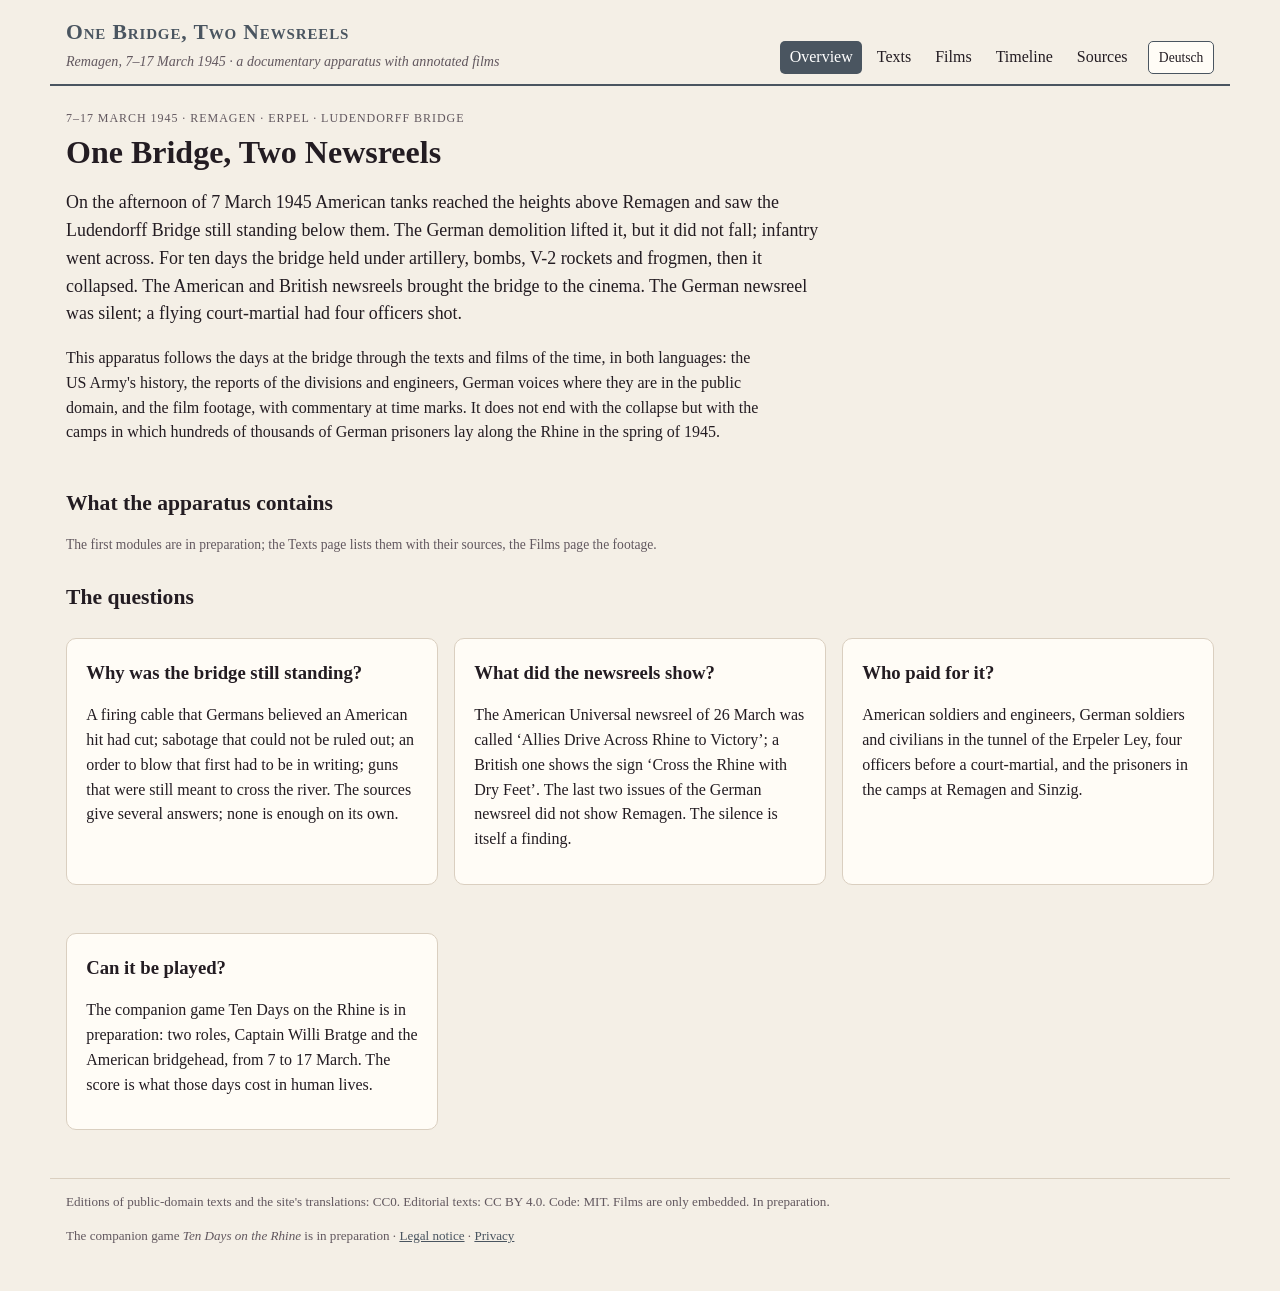
==== index.html @ f1c2fb2c "Gerüst: zweisprachiger Apparat mit Filmeinbettung auf Klick, Planliste, Zeitleiste, Filmliste, Recht" ====
<!doctype html>
<html lang="de">
<head>
<meta charset="utf-8">
<meta name="viewport" content="width=device-width, initial-scale=1">
<title>Eine Brücke, zwei Wochenschauen</title>
<meta name="description" content="Die Brücke von Remagen, 7.–17. März 1945, in Texten und Filmen ihrer Zeit, deutsch und englisch: Darstellungen und Berichte der US Army, deutsche Stimmen, kommentierte Wochenschauen und Rohaufnahmen. — The bridge at Remagen, 7–17 March 1945, in texts and films of the time, German and English.">
<meta property="og:type" content="website">
<meta property="og:url" content="https://one-bridge-two-newsreels.netlify.app/">
<meta property="og:title" content="Eine Brücke, zwei Wochenschauen – One Bridge, Two Newsreels">
<meta property="og:description" content="Remagen 1945: eine Brücke, zwei Wochenschauen, und eine schweigt. One bridge, two newsreels, and one is silent.">
<link rel="stylesheet" href="style.css">
<link rel="icon" href="data:image/svg+xml,%3Csvg xmlns='http://www.w3.org/2000/svg' viewBox='0 0 32 32'%3E%3Cpath d='M2 22 Q9 8 16 8 Q23 8 30 22' fill='none' stroke='%234a5560' stroke-width='3'/%3E%3Cpath d='M2 22h28M8 22v6M24 22v6' stroke='%234a5560' stroke-width='2'/%3E%3C/svg%3E">
</head>
<body>
<header class="top">
  <a class="brand" href="#/">
    <strong><span class="i-de">Eine Brücke, zwei Wochenschauen</span><span class="i-en">One Bridge, Two Newsreels</span></strong>
    <em><span class="i-de">Remagen, 7.–17. März 1945 · ein Quellenapparat mit kommentierten Filmen</span><span class="i-en">Remagen, 7–17 March 1945 · a documentary apparatus with annotated films</span></em>
  </a>
  <nav>
    <a href="#/" data-k="">Übersicht</a>
    <a href="#/texts" data-k="texts">Texte</a>
    <a href="#/films" data-k="films">Filme</a>
    <a href="#/compare" id="navCompare" data-k="compare" hidden>Vergleich</a>
    <a href="#/timeline" data-k="timeline">Zeitleiste</a>
    <a href="#/plates" id="navPlates" data-k="plates" hidden>Tafeln</a>
    <a href="#/sources" data-k="sources">Quellen</a>
    <button id="uiBtn" class="uibtn" type="button">English</button>
  </nav>
</header>
<main id="view" aria-live="polite"></main>
<footer>
  <p class="i-de">Editionen gemeinfreier Texte und die Übersetzungen der Site: CC0. Redaktionelle Texte: CC BY 4.0. Code: MIT. Filme werden nur eingebettet. Im Aufbau.</p>
  <p class="i-en">Editions of public-domain texts and the site's translations: CC0. Editorial texts: CC BY 4.0. Code: MIT. Films are only embedded. In preparation.</p>
  <p class="i-de">Das Begleitspiel <em>Zehn Tage am Rhein</em> ist in Vorbereitung · <a href="legal.html#notice">Impressum</a> · <a href="legal.html#privacy">Datenschutz</a></p>
  <p class="i-en">The companion game <em>Ten Days on the Rhine</em> is in preparation · <a href="legal.html#notice">Legal notice</a> · <a href="legal.html#privacy">Privacy</a></p>
</footer>
<script src="app.js"></script>
</body>
</html>
---- style.css ----
:root{
  --paper:#f4efe6; --panel:#fffcf6; --ink:#231c22; --ink2:#62585f; --line:#dacfc0;
  --red:#4a5560; --gold:#8a6d2f; --tree:#3f6b3a;
  --bruecke:#5b4636; --deutsch:#6b6f78; --us:#2b4f86; --film:#8a2a1e; --menschen:#3f6b3a;
  --serif:"Iowan Old Style","Palatino Linotype",Palatino,"Book Antiqua",Georgia,serif;
}
*{box-sizing:border-box}
body{margin:0; background:var(--paper); color:var(--ink); font-family:var(--serif); line-height:1.55}
a{color:var(--red)}
.top{display:flex; justify-content:space-between; align-items:flex-end; flex-wrap:wrap; gap:.6rem 1.5rem;
  max-width:1180px; margin:0 auto; padding:1rem 16px .6rem; border-bottom:2px solid var(--red)}
.brand{text-decoration:none; color:inherit}
.brand strong{display:block; font-size:1.35rem; color:var(--red); font-variant:small-caps; letter-spacing:.04em}
.brand em{font-size:.88rem; color:var(--ink2)}
.top nav{display:flex; gap:.3rem; flex-wrap:wrap}
.top nav a{text-decoration:none; color:var(--ink); padding:.25rem .6rem; border-radius:5px}
.top nav a.on{background:var(--red); color:#fff}
main{max-width:1180px; margin:0 auto; padding:1.2rem 16px 2rem}
footer{max-width:1180px; margin:0 auto; padding:0 16px 2rem; font-size:.82rem; color:var(--ink2); border-top:1px solid var(--line)}
h1{font-size:2rem; margin:.2rem 0 .6rem; line-height:1.2}
h2{font-size:1.35rem; margin:1.6rem 0 .5rem}
h3{margin:.2rem 0 .3rem}
.lede{font-size:1.12rem; max-width:48rem}
.fine{font-size:.85rem; color:var(--ink2)}
.tag{font-size:.75rem; letter-spacing:.08em; text-transform:uppercase; color:var(--ink2)}
.panel{background:var(--panel); border:1px solid var(--line); border-radius:10px; padding:1rem 1.2rem; margin:1rem 0}
.readable{max-width:44rem}
.grid{display:grid; gap:1rem}
.g2{grid-template-columns:repeat(auto-fill,minmax(300px,1fr))}
.g4{grid-template-columns:repeat(auto-fill,minmax(210px,1fr))}
.card{background:var(--panel); border:1px solid var(--line); border-radius:10px; padding:.9rem 1rem; text-decoration:none; color:inherit; display:block}
a.card:hover{border-color:var(--red)}
.card.planned{opacity:.72; border-style:dashed}
.side{display:inline-block; font-size:.72rem; padding:0 .45rem; border-radius:99px; color:#fff; letter-spacing:.03em}
.side.bruecke{background:var(--bruecke)} .side.deutsch{background:var(--deutsch)} .side.us{background:var(--us)}
.side.film{background:var(--film)} .side.menschen{background:var(--menschen)}
/* language: static blocks carry both, the page shows one */
html[lang=de] .i-en, html[lang=en] .i-de{display:none}
.uibtn{font:inherit; font-size:.85rem; background:var(--panel); color:var(--ink); border:1px solid var(--red); border-radius:5px; padding:.2rem .6rem; cursor:pointer; margin-left:.4rem}
.uibtn:hover{background:var(--red); color:#fff}
.hero{display:grid; grid-template-columns:minmax(0,1.5fr) minmax(0,1fr); gap:1.5rem; align-items:start}
.hero.one{grid-template-columns:1fr}
.hero img{width:100%; border-radius:8px; border:1px solid var(--line)}
figure{margin:0}
figcaption{font-size:.85rem; color:var(--ink2); margin-top:.4rem}
.quote{border-left:3px solid var(--red); padding:.2rem 0 .2rem 1rem; margin:1rem 0; font-style:italic}
/* reader */
.toc{display:flex; flex-wrap:wrap; gap:.4rem; margin:.6rem 0 1rem}
.toc a{border:1px solid var(--line); border-radius:6px; padding:.2rem .6rem; text-decoration:none; color:var(--ink); background:var(--panel); font-size:.9rem}
.toc a.on{border-color:var(--red); background:var(--red); color:#fff}
.langbar{display:flex; gap:.3rem; margin:.4rem 0 1rem}
.langbar button{font:inherit; font-size:.85rem; background:var(--panel); border:1px solid var(--line); border-radius:6px; padding:.2rem .7rem; cursor:pointer}
.langbar button.on{background:var(--ink); color:var(--paper); border-color:var(--ink)}
.unit{display:grid; grid-template-columns:4.6rem minmax(0,1fr); gap:.3rem .8rem; padding:.55rem 0; border-bottom:1px dotted var(--line)}
.unit .num{font-size:.78rem; color:var(--ink2); text-align:right; padding-top:.2rem}
.unit .num a{color:inherit; text-decoration:none}
.unit .pg{display:block; font-size:.7rem; line-height:1.25; margin-top:.3rem; color:var(--ink2); opacity:.85}
.unit.hl{background:#f3e0d8}
.unit .cols{display:grid; grid-template-columns:1fr 1fr; gap:1.2rem}
.unit .cols.one{grid-template-columns:1fr}
.unit .orig{color:var(--ink2)}
.unit.label .text{font-variant:small-caps; letter-spacing:.03em; font-weight:600; color:var(--red)}
.unit h4{margin:0 0 .3rem; font-size:.95rem; color:var(--red)}
.unit .text,.unit .orig{white-space:pre-line}
.note{grid-column:2; font-size:.84rem; color:var(--ink2); border-left:2px solid var(--gold); padding-left:.6rem}
.hinweis{font-size:.9rem}
/* timeline */
.tl{position:relative; margin:1rem 0 0 .6rem; padding-left:1.4rem; border-left:2px solid var(--line)}
.st{position:relative; margin:0 0 1.2rem; display:grid; grid-template-columns:minmax(0,1fr) 140px; gap:1rem; align-items:start}
.st::before{content:""; position:absolute; left:-1.95rem; top:.35rem; width:12px; height:12px; border-radius:50%; background:var(--c,var(--ink)); border:2px solid var(--paper)}
.st .d{font-size:.82rem; color:var(--ink2)}
.st img{width:140px; border-radius:6px; border:1px solid var(--line)}
.st p{margin:.2rem 0}
.legend{display:flex; flex-wrap:wrap; gap:.4rem}
/* plates */
.plate img{width:100%; border-radius:6px; border:1px solid var(--line); background:#fff}
.lightbox{position:fixed; inset:0; background:rgba(20,16,12,.85); display:flex; align-items:center; justify-content:center; padding:16px; z-index:10}
.lightbox img{max-width:100%; max-height:86vh; border-radius:6px}
.lightbox .cap{color:#f5efe2; max-width:44rem; font-size:.9rem; margin-top:.6rem}
.lightbox figure{text-align:center}
/* compare */
.cmp{display:grid; gap:1rem; margin-top:1rem}
.cmp.n2{grid-template-columns:1fr 1fr}
.cmp.n3{grid-template-columns:repeat(3,minmax(0,1fr))}
.cmp.n4{grid-template-columns:1fr 1fr}
.voice{background:var(--panel); border:1px solid var(--line); border-radius:10px; padding:.8rem 1rem}
.vhead{border-bottom:1px solid var(--line); padding-bottom:.5rem; margin-bottom:.5rem}
.vunit{margin:.7rem 0}
.vunit .text{white-space:pre-line}
@media (max-width:760px){
  .cmp.n2,.cmp.n3,.cmp.n4{grid-template-columns:1fr}
  .hero{grid-template-columns:1fr}
  .unit .cols{grid-template-columns:1fr}
  .st{grid-template-columns:1fr}
  .st img{width:110px}
  h1{font-size:1.6rem}
}
@media (prefers-color-scheme: dark){
  :root:not([data-theme="light"]){--paper:#1c171b; --panel:#262026; --ink:#ece4ea; --ink2:#b3a8b0; --line:#43383f; --red:#a9b8c8}
  :root:not([data-theme="light"]) .unit.hl{background:#3a2a35}
  :root:not([data-theme="light"]) .top nav a.on, :root:not([data-theme="light"]) .toc a.on{color:#1c171b}
}
/* plates and visualizations in a section */
.secplates{margin:1rem 0}
.secplates figcaption{font-size:.85rem}
.viz{margin:1rem 0; overflow-x:auto; border:1px solid var(--line); border-radius:8px; padding:.6rem; background:var(--panel)}
.viz svg{display:block; width:100%; min-width:600px; height:auto}
/* films: loaded on click */
.film .filmhead{margin-bottom:.3rem}
.film .frame{position:relative; aspect-ratio:4/3; max-width:720px; background:#111; border-radius:8px; display:flex; flex-direction:column; align-items:center; justify-content:center; gap:.4rem; padding:1rem; margin:.6rem 0}
.film .frame .fine{color:#cfc7bd; text-align:center; max-width:30rem}
.film .frame iframe{position:absolute; inset:0; width:100%; height:100%; border:0; border-radius:8px}
.film .frame.silent{background:var(--paper); border:1px dashed var(--line); aspect-ratio:auto}
.film .frame.silent p{color:var(--ink2); font-style:italic}
.loadfilm{font:inherit; font-size:1rem; background:var(--film); color:#fff; border:0; border-radius:6px; padding:.5rem 1.1rem; cursor:pointer}
.marks{padding-left:1.2rem}
.marks li{margin:.3rem 0}
.mark{font:inherit; font-size:.8rem; font-variant-numeric:tabular-nums; background:var(--panel); border:1px solid var(--line); border-radius:4px; padding:0 .4rem; cursor:pointer}
.mark:disabled{cursor:default; opacity:.6}
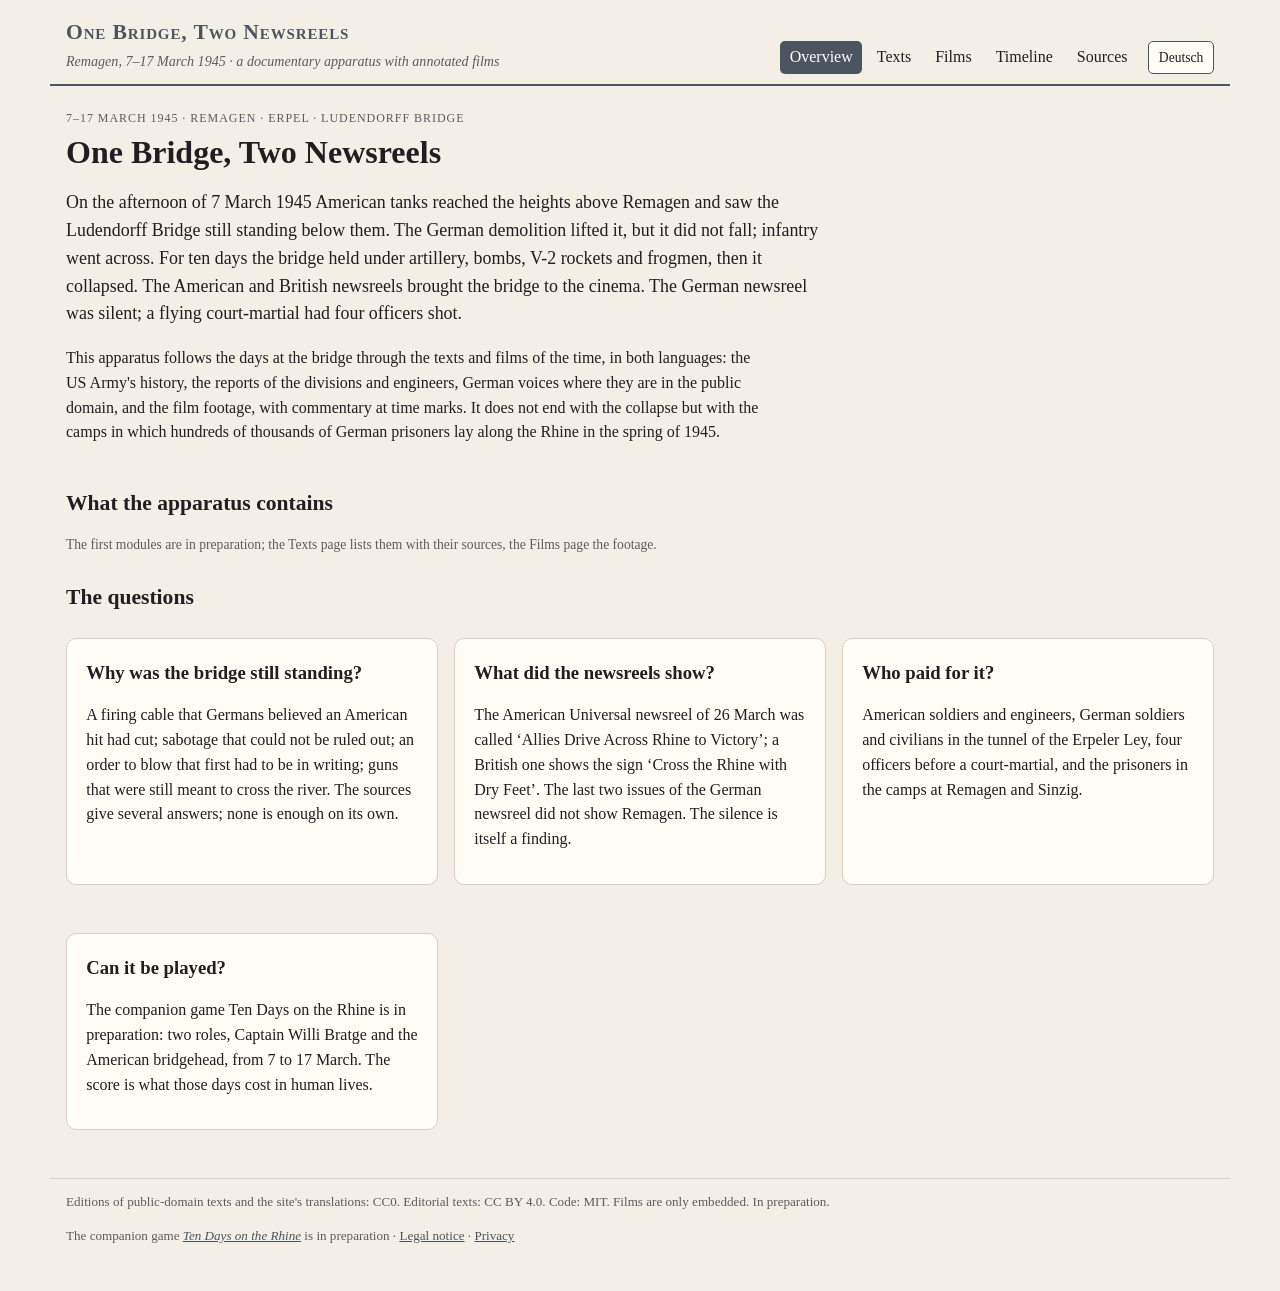
==== commit 6d57dd55: "Fußzeile verlinkt das Begleitspiel Co-Authored-By: Claude Opus 5.5 <noreply@anthropic.com>" ====
--- a/index.html
+++ b/index.html
@@ -33,8 +33,8 @@
 <footer>
   <p class="i-de">Editionen gemeinfreier Texte und die Übersetzungen der Site: CC0. Redaktionelle Texte: CC BY 4.0. Code: MIT. Filme werden nur eingebettet. Im Aufbau.</p>
   <p class="i-en">Editions of public-domain texts and the site's translations: CC0. Editorial texts: CC BY 4.0. Code: MIT. Films are only embedded. In preparation.</p>
-  <p class="i-de">Das Begleitspiel <em>Zehn Tage am Rhein</em> ist in Vorbereitung · <a href="legal.html#notice">Impressum</a> · <a href="legal.html#privacy">Datenschutz</a></p>
-  <p class="i-en">The companion game <em>Ten Days on the Rhine</em> is in preparation · <a href="legal.html#notice">Legal notice</a> · <a href="legal.html#privacy">Privacy</a></p>
+  <p class="i-de">Das Begleitspiel <a href="https://ten-days-on-the-rhine.netlify.app/"><em>Zehn Tage am Rhein</em></a> ist in Vorbereitung · <a href="legal.html#notice">Impressum</a> · <a href="legal.html#privacy">Datenschutz</a></p>
+  <p class="i-en">The companion game <a href="https://ten-days-on-the-rhine.netlify.app/"><em>Ten Days on the Rhine</em></a> is in preparation · <a href="legal.html#notice">Legal notice</a> · <a href="legal.html#privacy">Privacy</a></p>
 </footer>
 <script src="app.js"></script>
 </body>
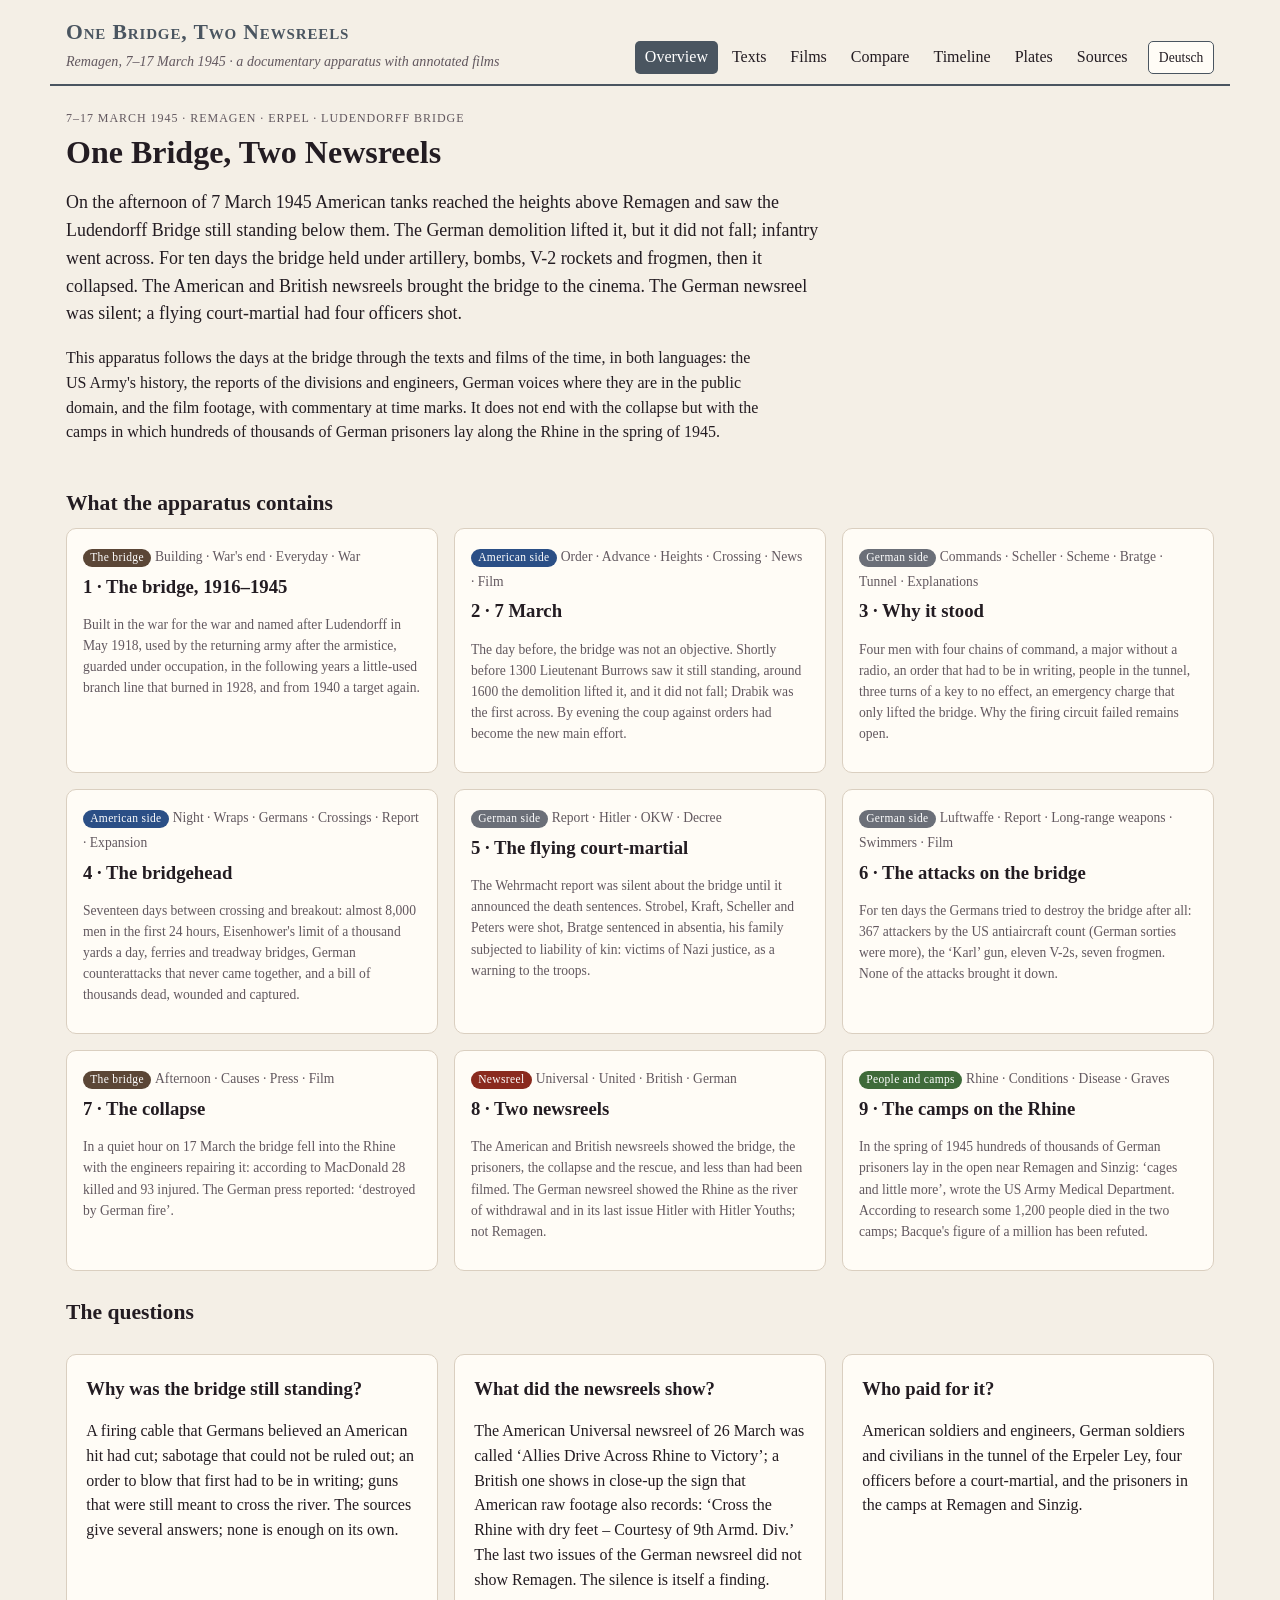
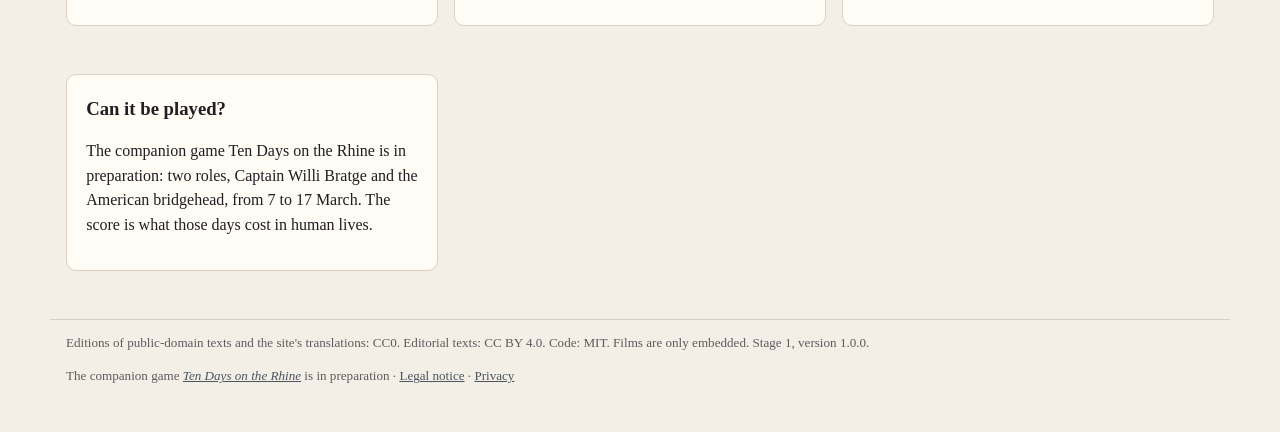
==== commit d601e737: "Stufe 1 geschlossen: README, CITATION.cff, .zenodo.json, Liste der nicht aufgenommenen Quellen Versi" ====
--- a/index.html
+++ b/index.html
@@ -31,8 +31,8 @@
 </header>
 <main id="view" aria-live="polite"></main>
 <footer>
-  <p class="i-de">Editionen gemeinfreier Texte und die Übersetzungen der Site: CC0. Redaktionelle Texte: CC BY 4.0. Code: MIT. Filme werden nur eingebettet. Im Aufbau.</p>
-  <p class="i-en">Editions of public-domain texts and the site's translations: CC0. Editorial texts: CC BY 4.0. Code: MIT. Films are only embedded. In preparation.</p>
+  <p class="i-de">Editionen gemeinfreier Texte und die Übersetzungen der Site: CC0. Redaktionelle Texte: CC BY 4.0. Code: MIT. Filme werden nur eingebettet. Stufe 1, Version 1.0.0.</p>
+  <p class="i-en">Editions of public-domain texts and the site's translations: CC0. Editorial texts: CC BY 4.0. Code: MIT. Films are only embedded. Stage 1, version 1.0.0.</p>
   <p class="i-de">Das Begleitspiel <a href="https://ten-days-on-the-rhine.netlify.app/"><em>Zehn Tage am Rhein</em></a> ist in Vorbereitung · <a href="legal.html#notice">Impressum</a> · <a href="legal.html#privacy">Datenschutz</a></p>
   <p class="i-en">The companion game <a href="https://ten-days-on-the-rhine.netlify.app/"><em>Ten Days on the Rhine</em></a> is in preparation · <a href="legal.html#notice">Legal notice</a> · <a href="legal.html#privacy">Privacy</a></p>
 </footer>
--- a/style.css
+++ b/style.css
@@ -117,3 +117,6 @@
 .marks li{margin:.3rem 0}
 .mark{font:inherit; font-size:.8rem; font-variant-numeric:tabular-nums; background:var(--panel); border:1px solid var(--line); border-radius:4px; padding:0 .4rem; cursor:pointer}
 .mark:disabled{cursor:default; opacity:.6}
+.film details.ton{margin:.6rem 0}
+.film details.ton summary{cursor:pointer; font-weight:600}
+.film details.ton li i{color:var(--ink2)}
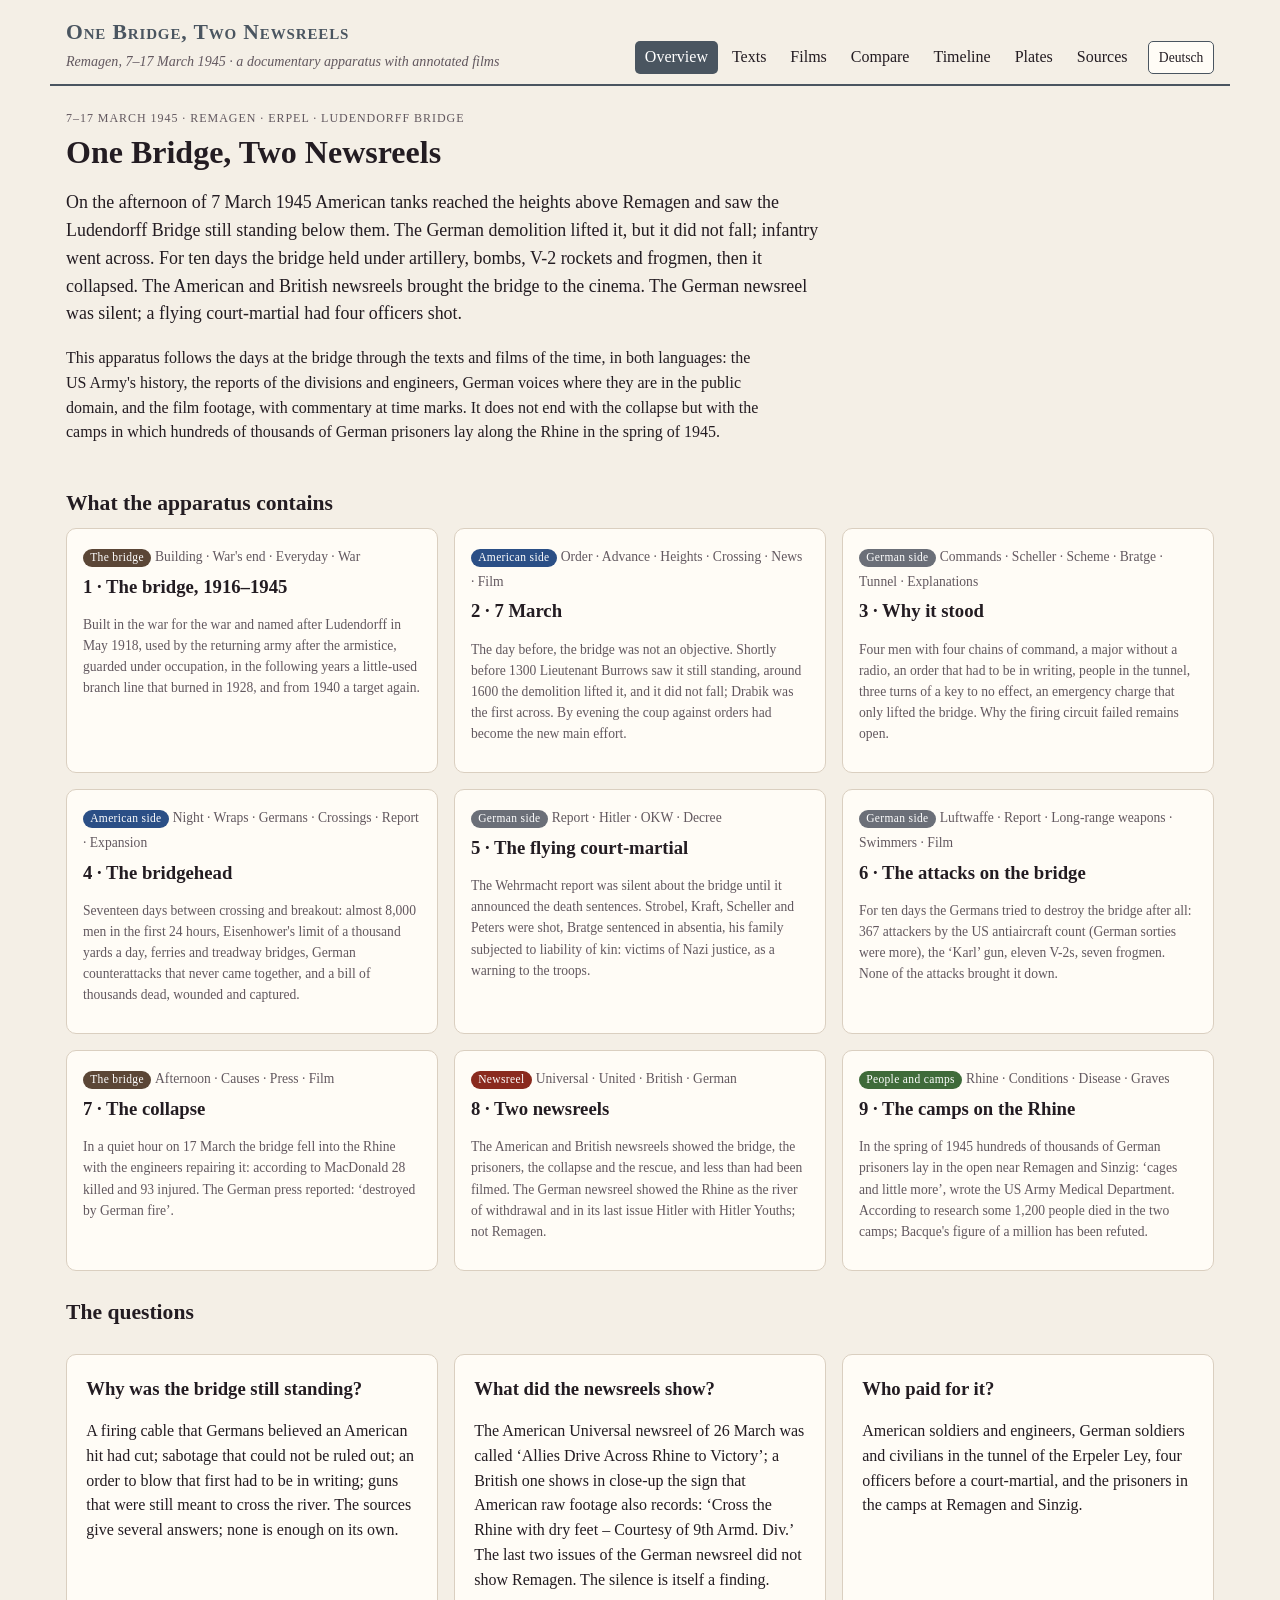
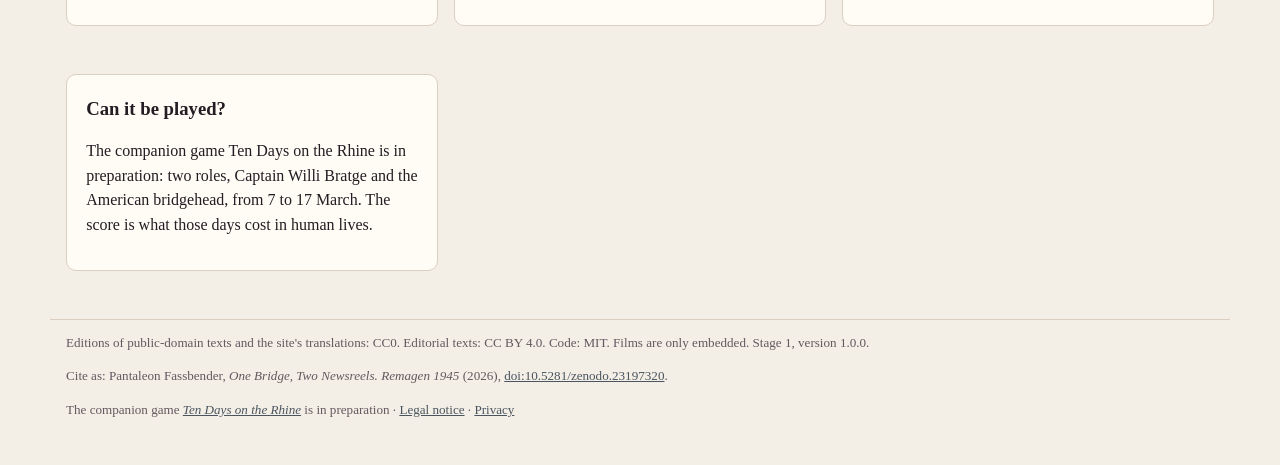
==== commit 80cb33bf: "DOI 10.5281/zenodo.23197320 (v1.0.0 10.5281/zenodo.23197321): README, CITATION.cff, Zitierhinweis Co" ====
--- a/index.html
+++ b/index.html
@@ -33,6 +33,8 @@
 <footer>
   <p class="i-de">Editionen gemeinfreier Texte und die Übersetzungen der Site: CC0. Redaktionelle Texte: CC BY 4.0. Code: MIT. Filme werden nur eingebettet. Stufe 1, Version 1.0.0.</p>
   <p class="i-en">Editions of public-domain texts and the site's translations: CC0. Editorial texts: CC BY 4.0. Code: MIT. Films are only embedded. Stage 1, version 1.0.0.</p>
+  <p class="i-de">Zitieren als: Pantaleon Fassbender, <em>Eine Brücke, zwei Wochenschauen. Remagen 1945</em> (2026), <a href="https://doi.org/10.5281/zenodo.23197320">doi:10.5281/zenodo.23197320</a>.</p>
+  <p class="i-en">Cite as: Pantaleon Fassbender, <em>One Bridge, Two Newsreels. Remagen 1945</em> (2026), <a href="https://doi.org/10.5281/zenodo.23197320">doi:10.5281/zenodo.23197320</a>.</p>
   <p class="i-de">Das Begleitspiel <a href="https://ten-days-on-the-rhine.netlify.app/"><em>Zehn Tage am Rhein</em></a> ist in Vorbereitung · <a href="legal.html#notice">Impressum</a> · <a href="legal.html#privacy">Datenschutz</a></p>
   <p class="i-en">The companion game <a href="https://ten-days-on-the-rhine.netlify.app/"><em>Ten Days on the Rhine</em></a> is in preparation · <a href="legal.html#notice">Legal notice</a> · <a href="legal.html#privacy">Privacy</a></p>
 </footer>
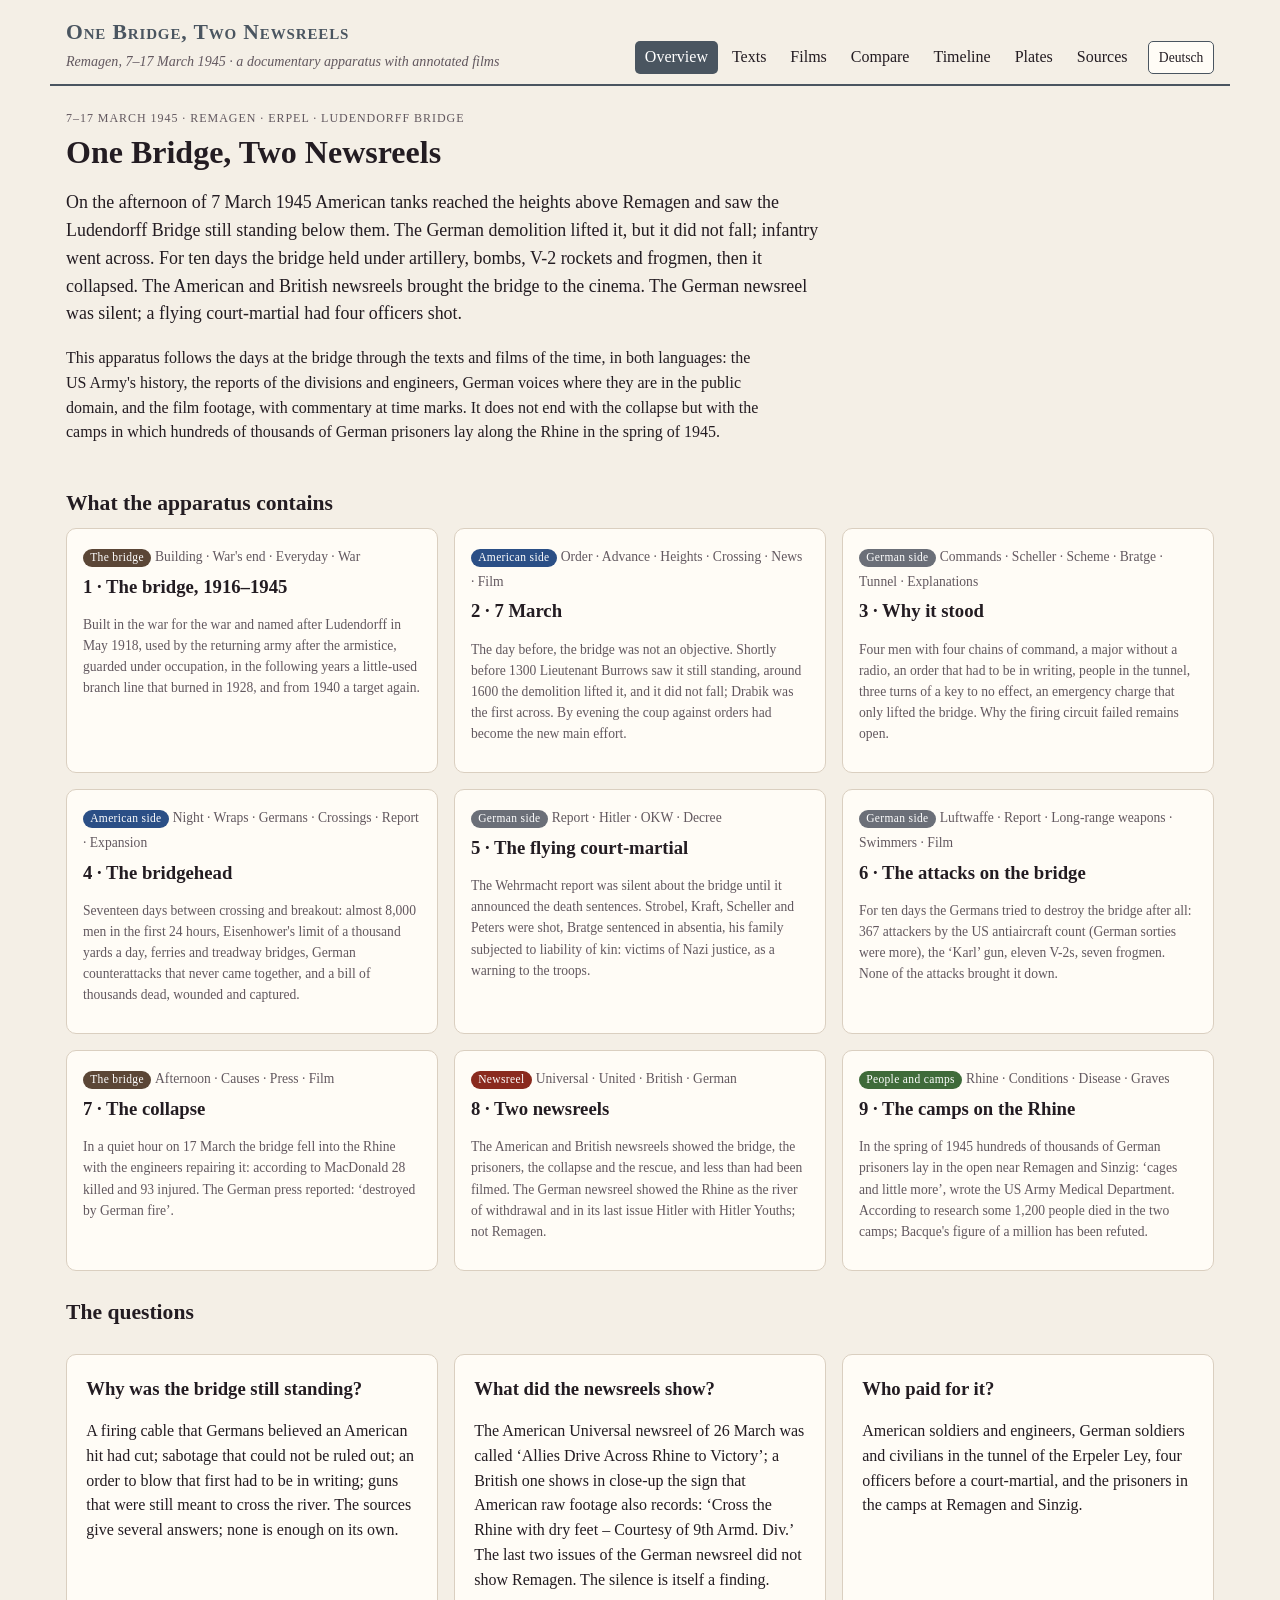
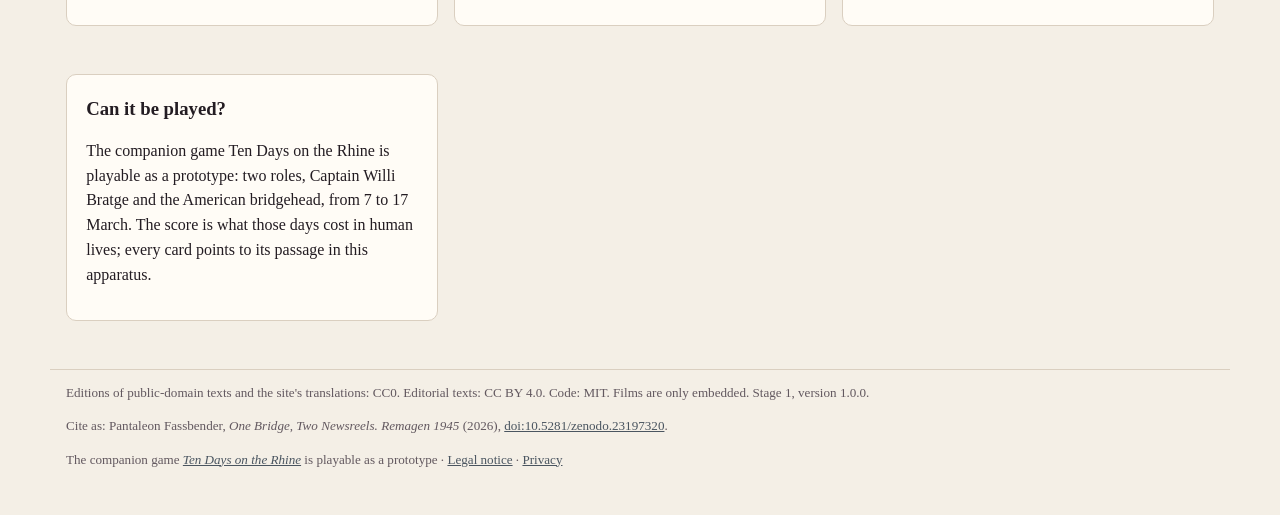
==== commit 9f26efce: "Fußzeile, Frage „Lässt sich das spielen?“, README: Begleitspiel als Prototyp spielbar Co-Authored-By" ====
--- a/index.html
+++ b/index.html
@@ -35,8 +35,8 @@
   <p class="i-en">Editions of public-domain texts and the site's translations: CC0. Editorial texts: CC BY 4.0. Code: MIT. Films are only embedded. Stage 1, version 1.0.0.</p>
   <p class="i-de">Zitieren als: Pantaleon Fassbender, <em>Eine Brücke, zwei Wochenschauen. Remagen 1945</em> (2026), <a href="https://doi.org/10.5281/zenodo.23197320">doi:10.5281/zenodo.23197320</a>.</p>
   <p class="i-en">Cite as: Pantaleon Fassbender, <em>One Bridge, Two Newsreels. Remagen 1945</em> (2026), <a href="https://doi.org/10.5281/zenodo.23197320">doi:10.5281/zenodo.23197320</a>.</p>
-  <p class="i-de">Das Begleitspiel <a href="https://ten-days-on-the-rhine.netlify.app/"><em>Zehn Tage am Rhein</em></a> ist in Vorbereitung · <a href="legal.html#notice">Impressum</a> · <a href="legal.html#privacy">Datenschutz</a></p>
-  <p class="i-en">The companion game <a href="https://ten-days-on-the-rhine.netlify.app/"><em>Ten Days on the Rhine</em></a> is in preparation · <a href="legal.html#notice">Legal notice</a> · <a href="legal.html#privacy">Privacy</a></p>
+  <p class="i-de">Das Begleitspiel <a href="https://ten-days-on-the-rhine.netlify.app/"><em>Zehn Tage am Rhein</em></a> ist als Prototyp spielbar · <a href="legal.html#notice">Impressum</a> · <a href="legal.html#privacy">Datenschutz</a></p>
+  <p class="i-en">The companion game <a href="https://ten-days-on-the-rhine.netlify.app/"><em>Ten Days on the Rhine</em></a> is playable as a prototype · <a href="legal.html#notice">Legal notice</a> · <a href="legal.html#privacy">Privacy</a></p>
 </footer>
 <script src="app.js"></script>
 </body>
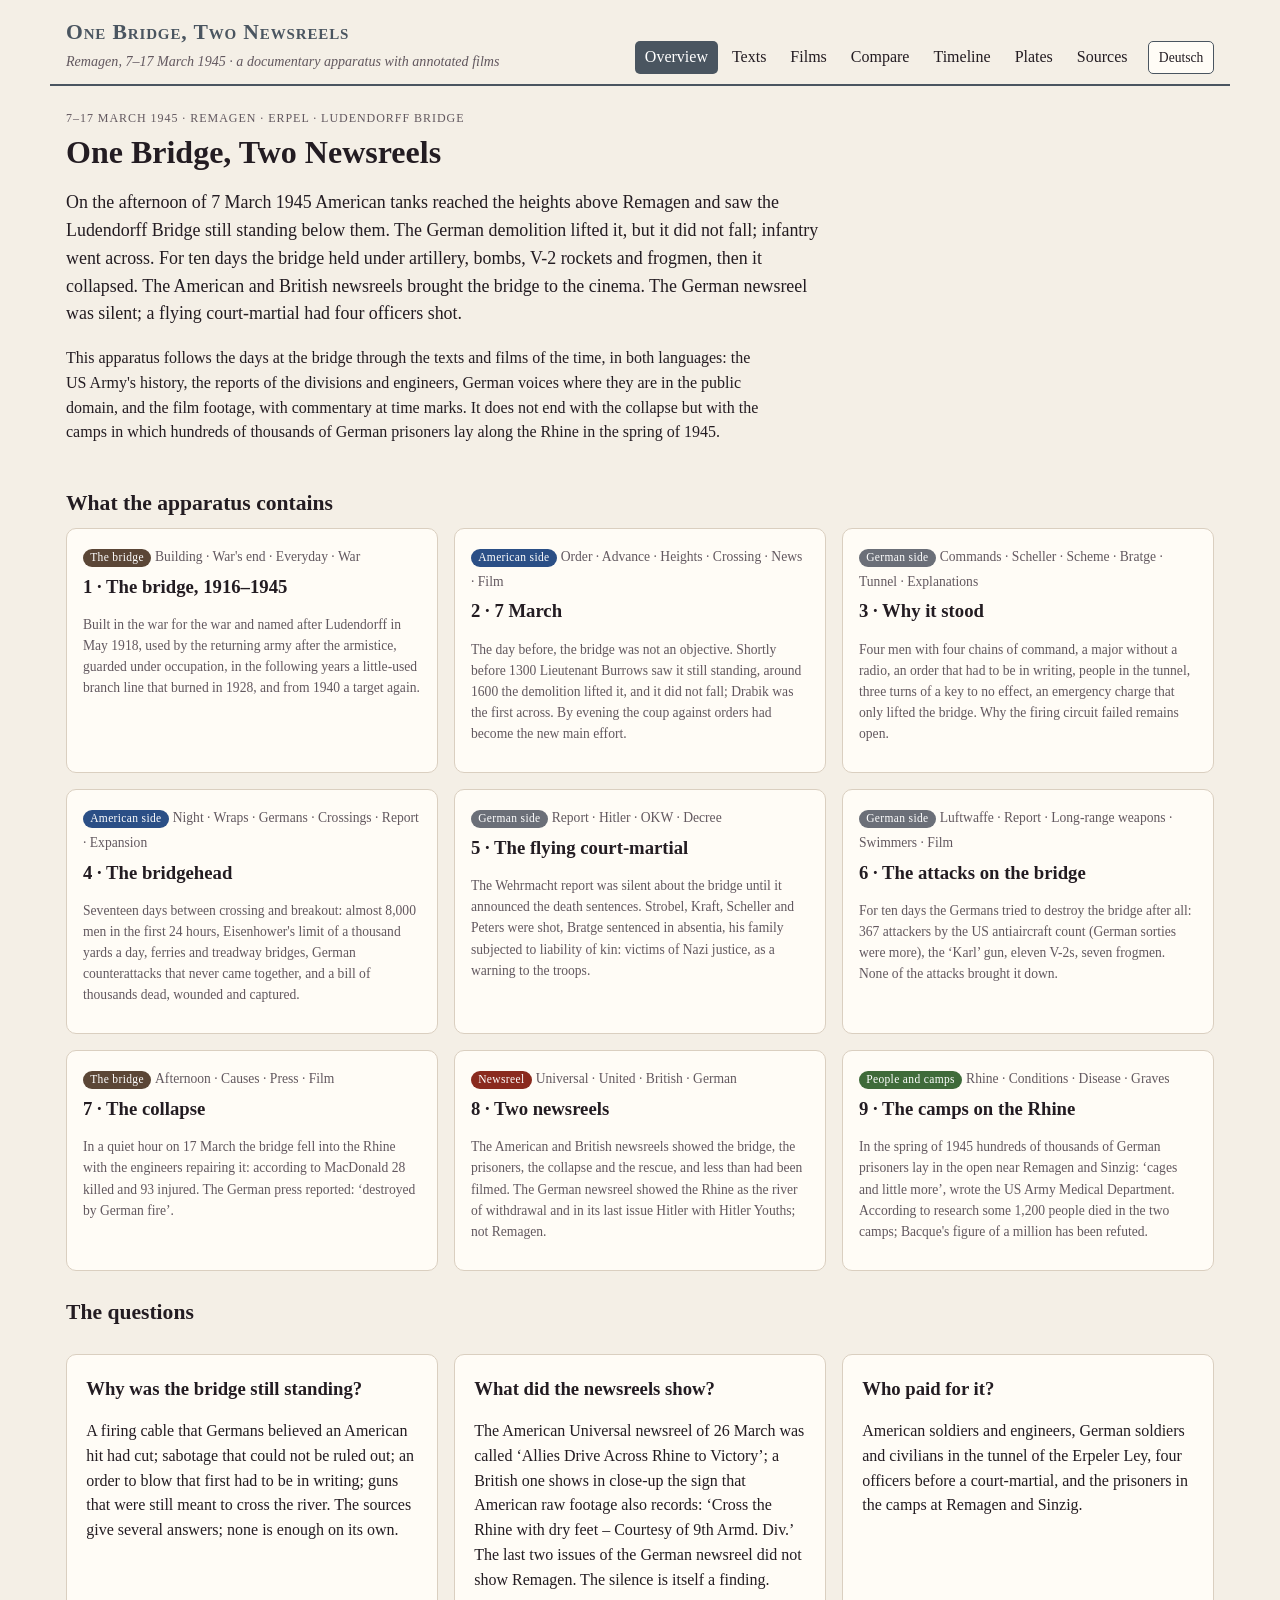
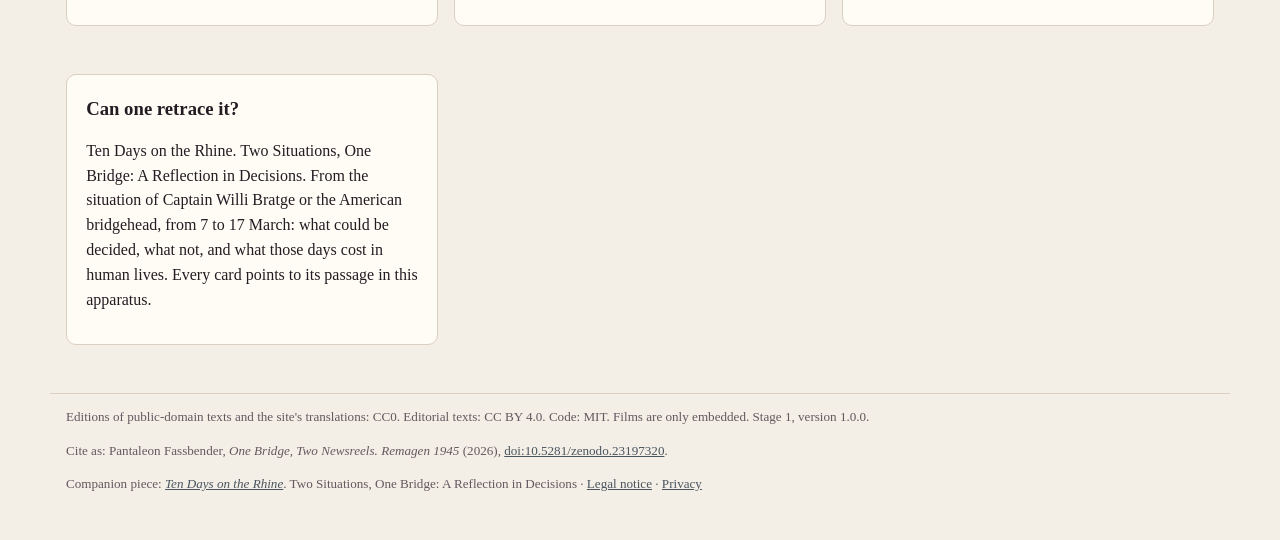
==== commit dea3535d: "Begleitend „Zehn Tage am Rhein. Zwei Lagen, eine Brücke: Eine Reflexion in Entscheidungen“ statt „Be" ====
--- a/index.html
+++ b/index.html
@@ -35,8 +35,8 @@
   <p class="i-en">Editions of public-domain texts and the site's translations: CC0. Editorial texts: CC BY 4.0. Code: MIT. Films are only embedded. Stage 1, version 1.0.0.</p>
   <p class="i-de">Zitieren als: Pantaleon Fassbender, <em>Eine Brücke, zwei Wochenschauen. Remagen 1945</em> (2026), <a href="https://doi.org/10.5281/zenodo.23197320">doi:10.5281/zenodo.23197320</a>.</p>
   <p class="i-en">Cite as: Pantaleon Fassbender, <em>One Bridge, Two Newsreels. Remagen 1945</em> (2026), <a href="https://doi.org/10.5281/zenodo.23197320">doi:10.5281/zenodo.23197320</a>.</p>
-  <p class="i-de">Das Begleitspiel <a href="https://ten-days-on-the-rhine.netlify.app/"><em>Zehn Tage am Rhein</em></a> ist als Prototyp spielbar · <a href="legal.html#notice">Impressum</a> · <a href="legal.html#privacy">Datenschutz</a></p>
-  <p class="i-en">The companion game <a href="https://ten-days-on-the-rhine.netlify.app/"><em>Ten Days on the Rhine</em></a> is playable as a prototype · <a href="legal.html#notice">Legal notice</a> · <a href="legal.html#privacy">Privacy</a></p>
+  <p class="i-de">Begleitend: <a href="https://ten-days-on-the-rhine.netlify.app/"><em>Zehn Tage am Rhein</em></a>. Zwei Lagen, eine Brücke: Eine Reflexion in Entscheidungen · <a href="legal.html#notice">Impressum</a> · <a href="legal.html#privacy">Datenschutz</a></p>
+  <p class="i-en">Companion piece: <a href="https://ten-days-on-the-rhine.netlify.app/"><em>Ten Days on the Rhine</em></a>. Two Situations, One Bridge: A Reflection in Decisions · <a href="legal.html#notice">Legal notice</a> · <a href="legal.html#privacy">Privacy</a></p>
 </footer>
 <script src="app.js"></script>
 </body>
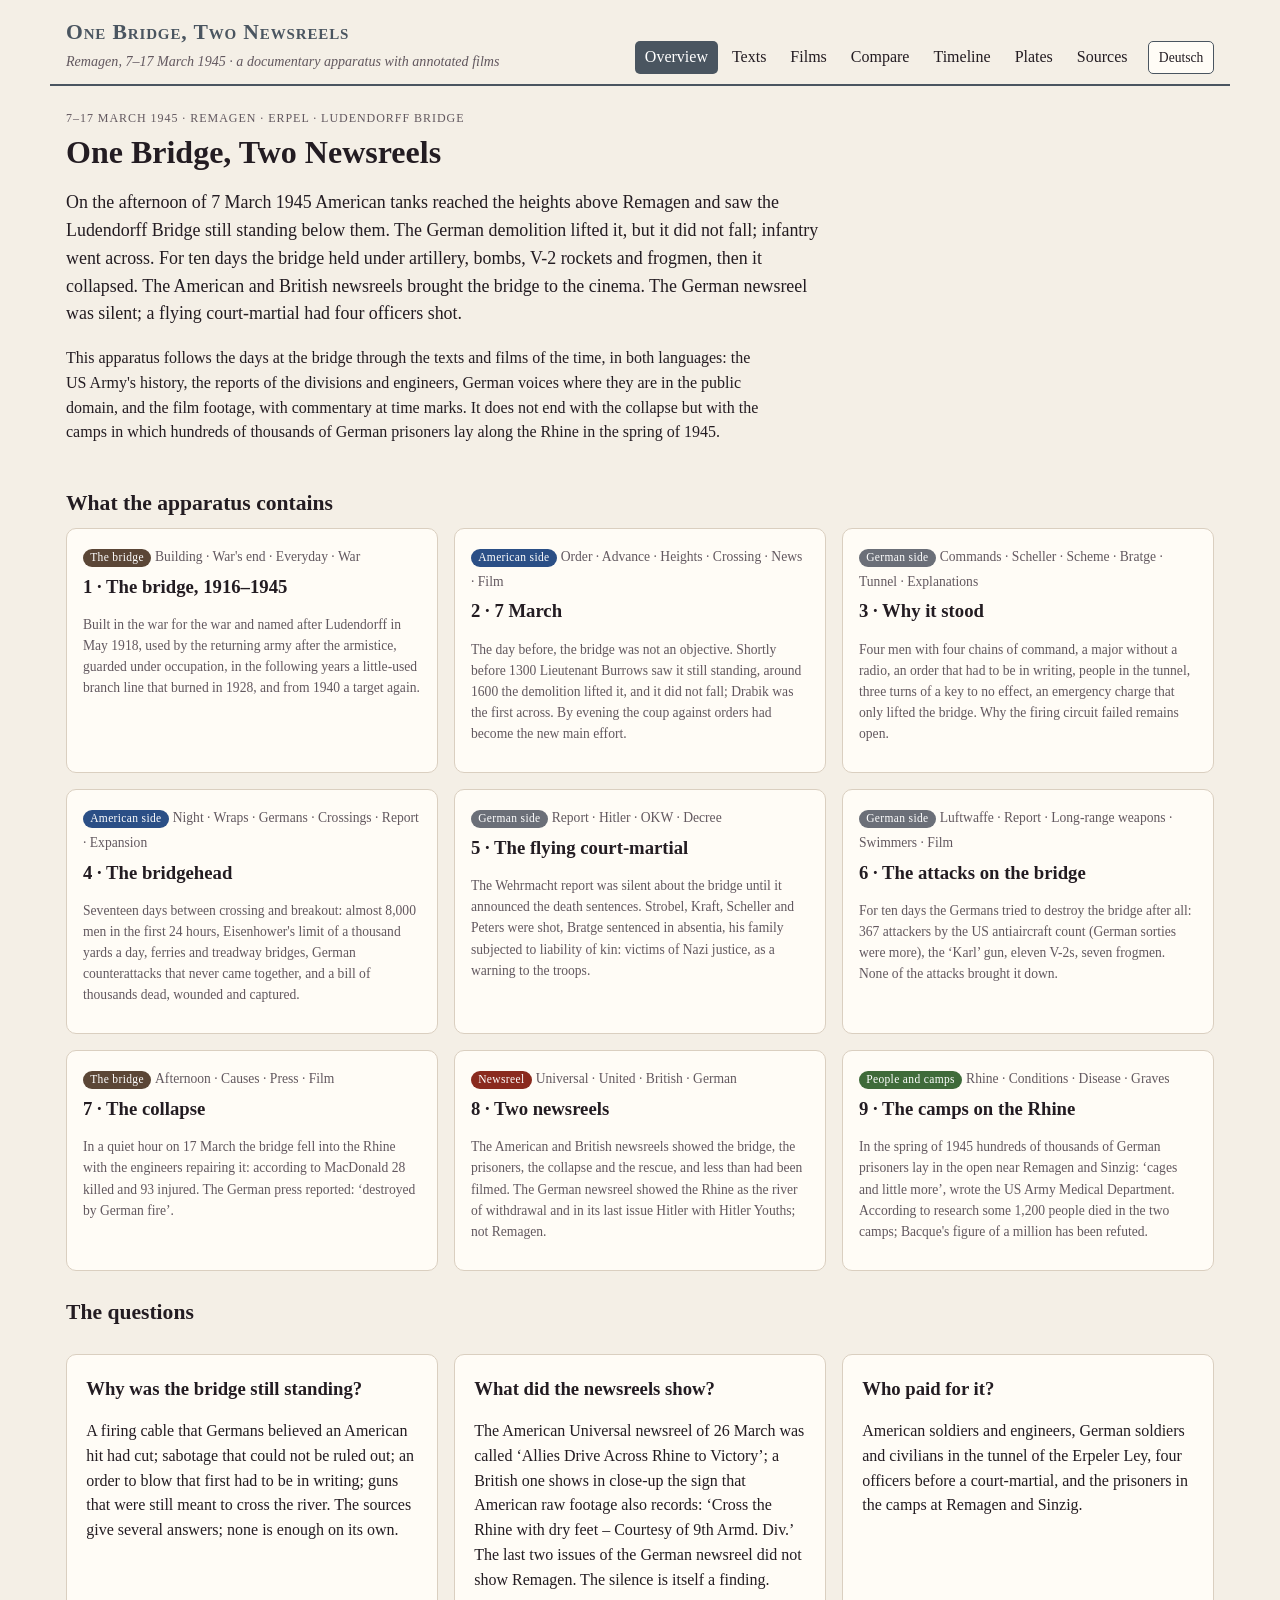
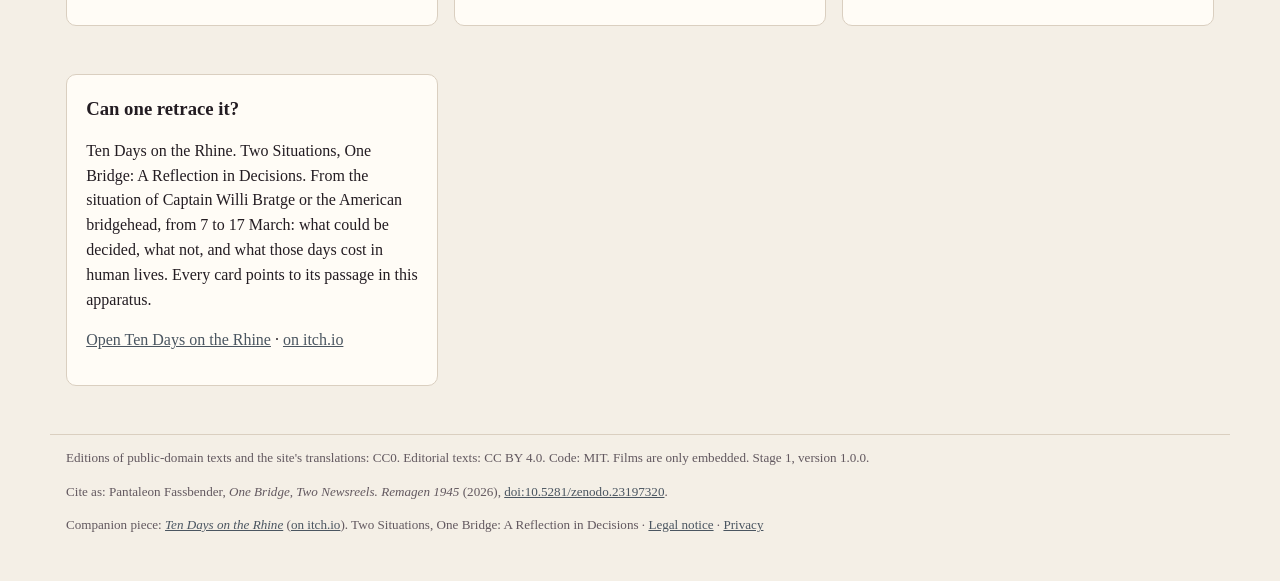
==== commit 3ab9084e: "Übersicht, Fußzeile, README: Zehn Tage am Rhein auf itch.io verlinkt Co-Authored-By: Claude Opus 5.5" ====
--- a/index.html
+++ b/index.html
@@ -35,8 +35,8 @@
   <p class="i-en">Editions of public-domain texts and the site's translations: CC0. Editorial texts: CC BY 4.0. Code: MIT. Films are only embedded. Stage 1, version 1.0.0.</p>
   <p class="i-de">Zitieren als: Pantaleon Fassbender, <em>Eine Brücke, zwei Wochenschauen. Remagen 1945</em> (2026), <a href="https://doi.org/10.5281/zenodo.23197320">doi:10.5281/zenodo.23197320</a>.</p>
   <p class="i-en">Cite as: Pantaleon Fassbender, <em>One Bridge, Two Newsreels. Remagen 1945</em> (2026), <a href="https://doi.org/10.5281/zenodo.23197320">doi:10.5281/zenodo.23197320</a>.</p>
-  <p class="i-de">Begleitend: <a href="https://ten-days-on-the-rhine.netlify.app/"><em>Zehn Tage am Rhein</em></a>. Zwei Lagen, eine Brücke: Eine Reflexion in Entscheidungen · <a href="legal.html#notice">Impressum</a> · <a href="legal.html#privacy">Datenschutz</a></p>
-  <p class="i-en">Companion piece: <a href="https://ten-days-on-the-rhine.netlify.app/"><em>Ten Days on the Rhine</em></a>. Two Situations, One Bridge: A Reflection in Decisions · <a href="legal.html#notice">Legal notice</a> · <a href="legal.html#privacy">Privacy</a></p>
+  <p class="i-de">Begleitend: <a href="https://ten-days-on-the-rhine.netlify.app/"><em>Zehn Tage am Rhein</em></a> (<a href="https://leofassb.itch.io/ten-days-on-the-rhine" target="_blank" rel="noopener">auf itch.io</a>). Zwei Lagen, eine Brücke: Eine Reflexion in Entscheidungen · <a href="legal.html#notice">Impressum</a> · <a href="legal.html#privacy">Datenschutz</a></p>
+  <p class="i-en">Companion piece: <a href="https://ten-days-on-the-rhine.netlify.app/"><em>Ten Days on the Rhine</em></a> (<a href="https://leofassb.itch.io/ten-days-on-the-rhine" target="_blank" rel="noopener">on itch.io</a>). Two Situations, One Bridge: A Reflection in Decisions · <a href="legal.html#notice">Legal notice</a> · <a href="legal.html#privacy">Privacy</a></p>
 </footer>
 <script src="app.js"></script>
 </body>
